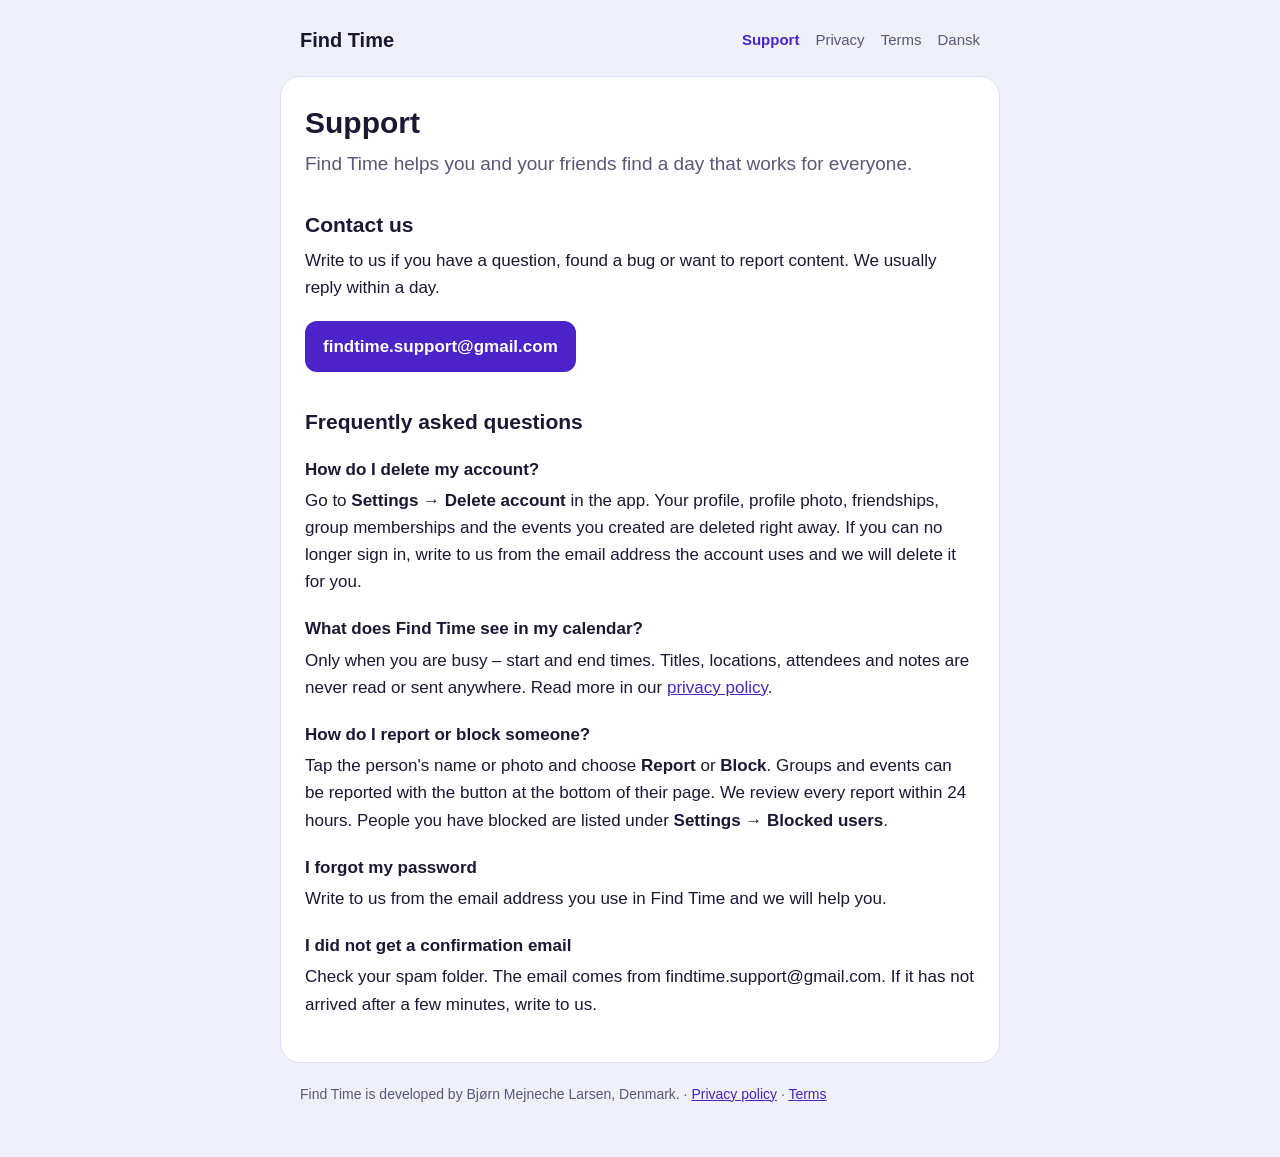
==== en/index.html @ 451dfdba "Tilføj support, privatlivspolitik, vilkår og bekræftelsesside på dansk og engelsk Co-Authored-By: Cl" ====
<!doctype html>
<html lang="en">
<head>
  <meta charset="utf-8">
  <meta name="viewport" content="width=device-width, initial-scale=1">
  <title>Find Time – Support</title>
  <meta name="description" content="Help and contact for Find Time, the app that finds a day that works for everyone.">
  <link rel="alternate" hreflang="da" href="../">
  <link rel="stylesheet" href="../style.css">
</head>
<body>
  <header>
    <a class="brand" href="./">Find Time</a>
    <nav>
      <a href="./" aria-current="page">Support</a>
      <a href="privacy.html">Privacy</a>
      <a href="terms.html">Terms</a>
      <a href="../" hreflang="da" lang="da">Dansk</a>
    </nav>
  </header>
  <main>
    <h1>Support</h1>
    <p class="lead">Find Time helps you and your friends find a day that works for everyone.</p>

    <h2>Contact us</h2>
    <p>Write to us if you have a question, found a bug or want to report content. We usually reply within a day.</p>
    <a class="contact" href="mailto:findtime.support@gmail.com">findtime.support@gmail.com</a>

    <h2>Frequently asked questions</h2>

    <h3>How do I delete my account?</h3>
    <p>Go to <strong>Settings → Delete account</strong> in the app. Your profile, profile photo, friendships, group memberships and the events you created are deleted right away. If you can no longer sign in, write to us from the email address the account uses and we will delete it for you.</p>

    <h3>What does Find Time see in my calendar?</h3>
    <p>Only when you are busy – start and end times. Titles, locations, attendees and notes are never read or sent anywhere. Read more in our <a href="privacy.html">privacy policy</a>.</p>

    <h3>How do I report or block someone?</h3>
    <p>Tap the person's name or photo and choose <strong>Report</strong> or <strong>Block</strong>. Groups and events can be reported with the button at the bottom of their page. We review every report within 24 hours. People you have blocked are listed under <strong>Settings → Blocked users</strong>.</p>

    <h3>I forgot my password</h3>
    <p>Write to us from the email address you use in Find Time and we will help you.</p>

    <h3>I did not get a confirmation email</h3>
    <p>Check your spam folder. The email comes from findtime.support@gmail.com. If it has not arrived after a few minutes, write to us.</p>
  </main>
  <footer>
    <p>Find Time is developed by Bjørn Mejneche Larsen, Denmark. · <a href="privacy.html">Privacy policy</a> · <a href="terms.html">Terms</a></p>
  </footer>
</body>
</html>
---- style.css ----
:root {
  --bg: #eef1fa;
  --surface: #ffffff;
  --text: #1c1733;
  --muted: #5c5776;
  --accent: #4b23c8;
  --border: #dcdff0;
}

@media (prefers-color-scheme: dark) {
  :root {
    --bg: #14111f;
    --surface: #1e1a2e;
    --text: #f1eff9;
    --muted: #aaa5c4;
    --accent: #a993ff;
    --border: #2f2a45;
  }
}

* { box-sizing: border-box; }

body {
  margin: 0;
  background: var(--bg);
  color: var(--text);
  font: 17px/1.6 -apple-system, BlinkMacSystemFont, "Segoe UI", Roboto, Helvetica, Arial, sans-serif;
  -webkit-text-size-adjust: 100%;
}

header, main, footer {
  max-width: 720px;
  margin: 0 auto;
  padding: 0 20px;
}

header {
  display: flex;
  flex-wrap: wrap;
  align-items: center;
  justify-content: space-between;
  gap: 12px;
  padding-top: 24px;
  padding-bottom: 8px;
}

.brand {
  font-weight: 800;
  font-size: 20px;
  color: var(--text);
  text-decoration: none;
}

nav {
  display: flex;
  flex-wrap: wrap;
  gap: 16px;
  font-size: 15px;
}

nav a { color: var(--muted); text-decoration: none; }
nav a[aria-current="page"] { color: var(--accent); font-weight: 600; }

main {
  background: var(--surface);
  border: 1px solid var(--border);
  border-radius: 20px;
  padding: 28px 24px 32px;
  margin-top: 12px;
}

h1 { font-size: 30px; line-height: 1.2; margin: 0 0 8px; }
h2 { font-size: 21px; line-height: 1.3; margin: 32px 0 8px; }
h3 { font-size: 17px; margin: 20px 0 4px; }
p, ul { margin: 0 0 12px; }
ul { padding-left: 22px; }
li { margin-bottom: 4px; }
a { color: var(--accent); }

.updated { color: var(--muted); font-size: 15px; margin-bottom: 20px; }
.lead { font-size: 19px; color: var(--muted); }

.contact {
  display: inline-block;
  margin: 8px 0 4px;
  padding: 12px 18px;
  border-radius: 12px;
  background: var(--accent);
  color: #ffffff;
  font-weight: 600;
  text-decoration: none;
  word-break: break-all;
}

@media (prefers-color-scheme: dark) {
  .contact { color: #14111f; }
}

.center { text-align: center; padding-top: 24px; }
.center .mark { font-size: 56px; line-height: 1; margin-bottom: 12px; }

footer {
  color: var(--muted);
  font-size: 14px;
  padding-top: 20px;
  padding-bottom: 40px;
}
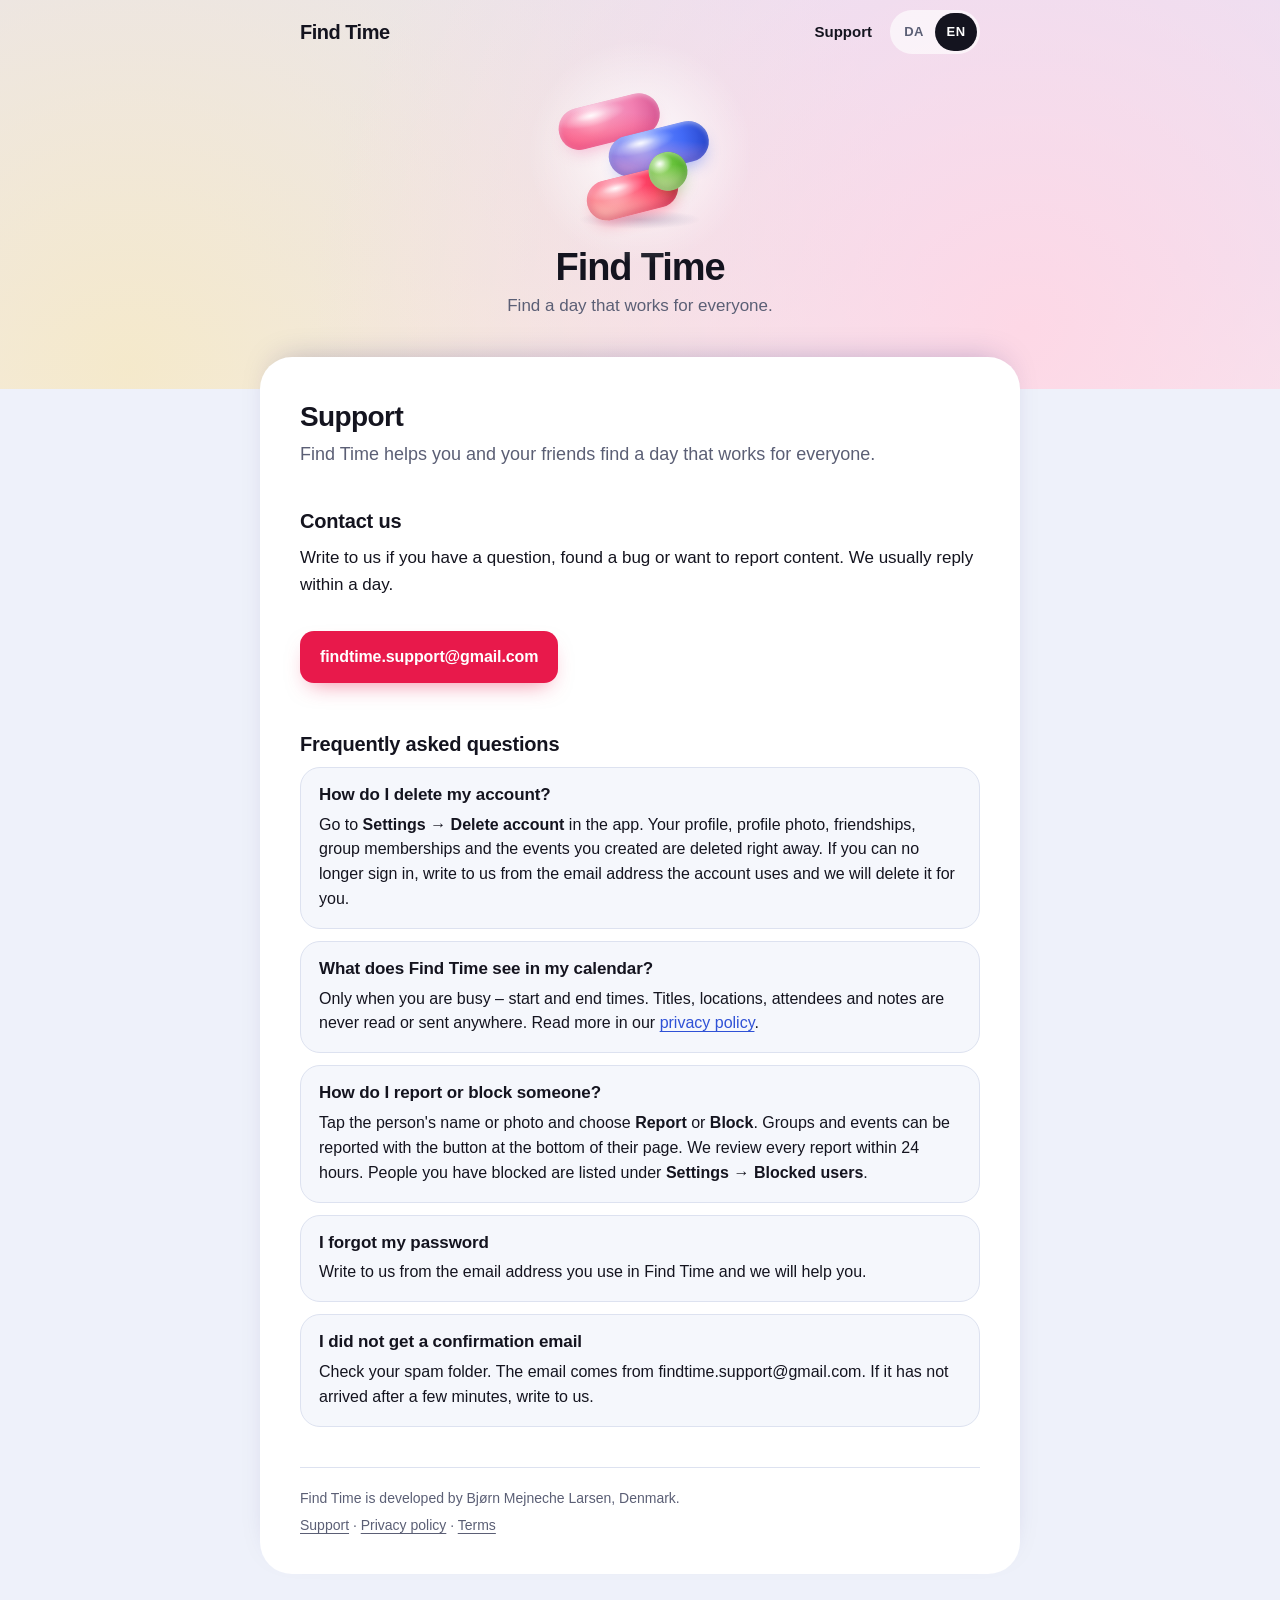
==== commit 191f235d: "Redesign siden, så den matcher appens lyse tema Farver, hjørner, skygger og toningen øverst er hente" ====
--- a/en/index.html
+++ b/en/index.html
@@ -2,49 +2,68 @@
 <html lang="en">
 <head>
   <meta charset="utf-8">
-  <meta name="viewport" content="width=device-width, initial-scale=1">
+  <meta name="viewport" content="width=device-width, initial-scale=1, viewport-fit=cover">
+  <meta name="color-scheme" content="light">
+  <meta name="theme-color" content="#E6E3F8">
   <title>Find Time – Support</title>
   <meta name="description" content="Help and contact for Find Time, the app that finds a day that works for everyone.">
   <link rel="alternate" hreflang="da" href="../">
   <link rel="stylesheet" href="../style.css">
 </head>
 <body>
-  <header>
-    <a class="brand" href="./">Find Time</a>
-    <nav>
-      <a href="./" aria-current="page">Support</a>
-      <a href="privacy.html">Privacy</a>
-      <a href="terms.html">Terms</a>
-      <a href="../" hreflang="da" lang="da">Dansk</a>
-    </nav>
-  </header>
-  <main>
-    <h1>Support</h1>
-    <p class="lead">Find Time helps you and your friends find a day that works for everyone.</p>
+  <div class="top">
+    <header class="bar">
+      <a class="brand" href="./">Find Time</a>
+      <nav>
+        <a href="./" aria-current="page">Support</a>
+        <div class="lang" role="group" aria-label="Language"><a href="../" hreflang="da" lang="da">DA</a><span lang="en">EN</span></div>
+      </nav>
+    </header>
+    <div class="hero">
+      <div class="art" aria-hidden="true">
+        <div class="float"><i class="pink"></i><i class="cobalt"></i><i class="coral"></i><i class="green"></i></div>
+      </div>
+      <p class="name">Find Time</p>
+      <p class="tagline">Find a day that works for everyone.</p>
+    </div>
+  </div>
+  <div class="sheet">
+    <main>
+      <h1>Support</h1>
+      <p class="lead">Find Time helps you and your friends find a day that works for everyone.</p>
 
-    <h2>Contact us</h2>
-    <p>Write to us if you have a question, found a bug or want to report content. We usually reply within a day.</p>
-    <a class="contact" href="mailto:findtime.support@gmail.com">findtime.support@gmail.com</a>
+      <h2>Contact us</h2>
+      <p>Write to us if you have a question, found a bug or want to report content. We usually reply within a day.</p>
+      <a class="button" href="mailto:findtime.support@gmail.com">findtime.support@gmail.com</a>
 
-    <h2>Frequently asked questions</h2>
-
-    <h3>How do I delete my account?</h3>
-    <p>Go to <strong>Settings → Delete account</strong> in the app. Your profile, profile photo, friendships, group memberships and the events you created are deleted right away. If you can no longer sign in, write to us from the email address the account uses and we will delete it for you.</p>
-
-    <h3>What does Find Time see in my calendar?</h3>
-    <p>Only when you are busy – start and end times. Titles, locations, attendees and notes are never read or sent anywhere. Read more in our <a href="privacy.html">privacy policy</a>.</p>
-
-    <h3>How do I report or block someone?</h3>
-    <p>Tap the person's name or photo and choose <strong>Report</strong> or <strong>Block</strong>. Groups and events can be reported with the button at the bottom of their page. We review every report within 24 hours. People you have blocked are listed under <strong>Settings → Blocked users</strong>.</p>
-
-    <h3>I forgot my password</h3>
-    <p>Write to us from the email address you use in Find Time and we will help you.</p>
-
-    <h3>I did not get a confirmation email</h3>
-    <p>Check your spam folder. The email comes from findtime.support@gmail.com. If it has not arrived after a few minutes, write to us.</p>
-  </main>
-  <footer>
-    <p>Find Time is developed by Bjørn Mejneche Larsen, Denmark. · <a href="privacy.html">Privacy policy</a> · <a href="terms.html">Terms</a></p>
-  </footer>
+      <h2>Frequently asked questions</h2>
+      <div class="faq">
+        <section>
+          <h3>How do I delete my account?</h3>
+          <p>Go to <strong>Settings → Delete account</strong> in the app. Your profile, profile photo, friendships, group memberships and the events you created are deleted right away. If you can no longer sign in, write to us from the email address the account uses and we will delete it for you.</p>
+        </section>
+        <section>
+          <h3>What does Find Time see in my calendar?</h3>
+          <p>Only when you are busy – start and end times. Titles, locations, attendees and notes are never read or sent anywhere. Read more in our <a href="privacy.html">privacy policy</a>.</p>
+        </section>
+        <section>
+          <h3>How do I report or block someone?</h3>
+          <p>Tap the person's name or photo and choose <strong>Report</strong> or <strong>Block</strong>. Groups and events can be reported with the button at the bottom of their page. We review every report within 24 hours. People you have blocked are listed under <strong>Settings → Blocked users</strong>.</p>
+        </section>
+        <section>
+          <h3>I forgot my password</h3>
+          <p>Write to us from the email address you use in Find Time and we will help you.</p>
+        </section>
+        <section>
+          <h3>I did not get a confirmation email</h3>
+          <p>Check your spam folder. The email comes from findtime.support@gmail.com. If it has not arrived after a few minutes, write to us.</p>
+        </section>
+      </div>
+    </main>
+    <footer>
+      <p>Find Time is developed by Bjørn Mejneche Larsen, Denmark.</p>
+      <p><a href="./">Support</a> · <a href="privacy.html">Privacy policy</a> · <a href="terms.html">Terms</a></p>
+    </footer>
+  </div>
 </body>
 </html>
--- a/style.css
+++ b/style.css
@@ -1,107 +1,409 @@
 :root {
-  --bg: #eef1fa;
-  --surface: #ffffff;
-  --text: #1c1733;
-  --muted: #5c5776;
-  --accent: #4b23c8;
-  --border: #dcdff0;
-}
-
-@media (prefers-color-scheme: dark) {
-  :root {
-    --bg: #14111f;
-    --surface: #1e1a2e;
-    --text: #f1eff9;
-    --muted: #aaa5c4;
-    --accent: #a993ff;
-    --border: #2f2a45;
-  }
+  color-scheme: light;
+  --bg: #EEF1FA;
+  --surface: #FFFFFF;
+  --surface-muted: #F5F7FC;
+  --border: #DDE2F0;
+  --text: #14141F;
+  --text-secondary: #5B5F75;
+  --text-tertiary: #8A8EA3;
+  --action: #E8194B;
+  --action-pressed: #C70E3C;
+  --link: #2F51D6;
+  --focus: #4269F5;
+  --bleed:
+    radial-gradient(circle farthest-side at 80% 85%, rgba(255,214,228,0.9) 0%, rgba(255,214,228,0) 70%),
+    radial-gradient(circle farthest-side at 10% 95%, rgba(245,233,201,0.95) 0%, rgba(245,233,201,0) 70%),
+    linear-gradient(180deg, #E6E3F8 0%, #EAE6F7 70%, #F1ECF6 100%);
 }
 
 * { box-sizing: border-box; }
+
+html { -webkit-text-size-adjust: 100%; }
 
 body {
   margin: 0;
+  min-height: 100vh;
+  min-height: 100svh;
+  display: flex;
+  flex-direction: column;
   background: var(--bg);
   color: var(--text);
-  font: 17px/1.6 -apple-system, BlinkMacSystemFont, "Segoe UI", Roboto, Helvetica, Arial, sans-serif;
-  -webkit-text-size-adjust: 100%;
-}
-
-header, main, footer {
-  max-width: 720px;
+  font: 17px/1.6 -apple-system, BlinkMacSystemFont, "SF Pro Text", "Segoe UI", Roboto, Helvetica, Arial, sans-serif;
+  -webkit-font-smoothing: antialiased;
+}
+
+.top {
+  position: relative;
+  overflow: hidden;
+  padding: 0 20px 64px;
+  background-color: #E4E1F7;
+  background-image: var(--bleed);
+}
+
+.bar {
+  max-width: 680px;
   margin: 0 auto;
-  padding: 0 20px;
-}
-
-header {
+  min-height: 64px;
+  padding-top: env(safe-area-inset-top);
   display: flex;
-  flex-wrap: wrap;
   align-items: center;
   justify-content: space-between;
   gap: 12px;
-  padding-top: 24px;
-  padding-bottom: 8px;
 }
 
 .brand {
+  font-size: 20px;
   font-weight: 800;
-  font-size: 20px;
+  letter-spacing: -0.5px;
   color: var(--text);
   text-decoration: none;
 }
 
 nav {
   display: flex;
-  flex-wrap: wrap;
-  gap: 16px;
+  align-items: center;
+  gap: 6px;
+}
+
+nav > a {
+  display: inline-flex;
+  align-items: center;
+  min-height: 44px;
+  padding: 0 12px;
+  border-radius: 999px;
   font-size: 15px;
-}
-
-nav a { color: var(--muted); text-decoration: none; }
-nav a[aria-current="page"] { color: var(--accent); font-weight: 600; }
-
-main {
+  font-weight: 600;
+  color: var(--text-secondary);
+  text-decoration: none;
+}
+
+nav > a[aria-current] { color: var(--text); }
+
+.lang {
+  display: inline-flex;
+  padding: 3px;
+  border-radius: 999px;
+  background: rgba(255,255,255,0.65);
+}
+
+.lang a,
+.lang span {
+  display: inline-flex;
+  align-items: center;
+  justify-content: center;
+  min-width: 42px;
+  min-height: 38px;
+  padding: 0 10px;
+  border-radius: 999px;
+  font-size: 13px;
+  font-weight: 700;
+  letter-spacing: 0.4px;
+  color: var(--text-secondary);
+  text-decoration: none;
+}
+
+.lang span {
+  background: var(--text);
+  color: #FFFFFF;
+}
+
+.hero {
+  max-width: 680px;
+  margin: 0 auto;
+  padding-top: 8px;
+  display: flex;
+  flex-direction: column;
+  align-items: center;
+  gap: 6px;
+  text-align: center;
+}
+
+.name {
+  margin: 0;
+  font-size: 38px;
+  line-height: 42px;
+  font-weight: 800;
+  letter-spacing: -1.1px;
+}
+
+.tagline {
+  margin: 0;
+  max-width: 280px;
+  font-size: 17px;
+  line-height: 23px;
+  color: var(--text-secondary);
+}
+
+.art {
+  position: relative;
+  width: 160px;
+  height: 160px;
+  margin-bottom: 8px;
+}
+
+.art::before,
+.art::after {
+  content: "";
+  position: absolute;
+  z-index: 0;
+}
+
+.art::before {
+  inset: -20%;
+  background: radial-gradient(circle closest-side, rgba(255,255,255,0.95) 0%, rgba(255,255,255,0.5) 45%, rgba(255,255,255,0) 100%);
+}
+
+.art::after {
+  left: 12%;
+  top: 86%;
+  width: 76%;
+  height: 12%;
+  background: radial-gradient(ellipse closest-side, rgba(40,48,110,0.2) 0%, rgba(40,48,110,0) 100%);
+}
+
+.float {
+  position: absolute;
+  z-index: 1;
+  inset: 0;
+  transform: rotate(-14deg);
+  animation: drift 2.6s ease-in-out infinite alternate;
+}
+
+@keyframes drift {
+  to { transform: translateY(-3.5%) rotate(-14deg); }
+}
+
+@media (prefers-reduced-motion: reduce) {
+  .float { animation: none; }
+}
+
+.art i,
+.ok {
+  position: absolute;
+  border-radius: 999px;
+  background-color: var(--base);
+  background-image:
+    radial-gradient(ellipse closest-side at 34% 26%, rgba(255,255,255,0.92) 0%, rgba(255,255,255,0.35) 45%, rgba(255,255,255,0) 100%),
+    linear-gradient(200deg, rgba(255,255,255,0) 35%, var(--blend) 100%),
+    radial-gradient(circle farthest-corner at 34% 28%, var(--light) 0%, var(--mid) 28%, var(--base) 58%, var(--deep) 100%);
+  box-shadow:
+    inset 0 -4px 9px var(--shade),
+    inset 0 2px 5px rgba(255,255,255,0.5),
+    0 9px 15px -6px var(--glow);
+}
+
+.pink { --light: #FFD3E6; --mid: #F59AC2; --base: #F27FB1; --deep: #D2508E; --shade: rgba(210,80,142,0.45); --glow: rgba(242,127,177,0.45); }
+.cobalt { --light: #A9BEFF; --mid: #5C80FF; --base: #4269F5; --deep: #2340C4; --shade: rgba(35,64,196,0.45); --glow: rgba(66,105,245,0.45); }
+.coral { --light: #FF9DB4; --mid: #FF5577; --base: #FF315B; --deep: #C4093A; --shade: rgba(196,9,58,0.45); --glow: rgba(255,49,91,0.45); }
+.green { --light: #B9EB98; --mid: #6CC63F; --base: #58B52E; --deep: #3A8A17; --shade: rgba(58,138,23,0.45); --glow: rgba(88,181,46,0.4); }
+
+.art i:nth-child(1) { left: 4%; top: 14%; width: 64%; height: 26%; --blend: rgba(255,85,119,0.9); }
+.art i:nth-child(2) { left: 30%; top: 38%; width: 64%; height: 26%; --blend: rgba(245,154,194,0.9); }
+.art i:nth-child(3) { left: 10%; top: 62%; width: 58%; height: 25%; --blend: rgba(248,237,209,0.9); }
+.art i:nth-child(4) { left: 52%; top: 54%; width: 24%; height: 24%; --blend: rgba(248,237,209,0.9); }
+
+.sheet {
+  flex: 1;
+  position: relative;
+  margin-top: -32px;
+  padding: 30px 24px calc(28px + env(safe-area-inset-bottom));
   background: var(--surface);
+  border-radius: 32px 32px 0 0;
+  box-shadow: 0 -12px 32px -18px rgba(40,30,110,0.35);
+}
+
+main,
+footer {
+  max-width: 680px;
+  margin: 0 auto;
+}
+
+h1 {
+  margin: 0 0 8px;
+  font-size: 28px;
+  line-height: 1.15;
+  font-weight: 800;
+  letter-spacing: -0.6px;
+}
+
+h2 {
+  margin: 40px 0 10px;
+  font-size: 20px;
+  line-height: 1.3;
+  font-weight: 700;
+  letter-spacing: -0.2px;
+}
+
+h3 {
+  margin: 0 0 6px;
+  font-size: 17px;
+  line-height: 1.35;
+  font-weight: 700;
+  letter-spacing: -0.1px;
+}
+
+p,
+ul { margin: 0 0 16px; }
+
+ul { padding-left: 22px; }
+
+li { margin-bottom: 10px; }
+
+li::marker { color: var(--action); }
+
+strong { font-weight: 650; }
+
+a {
+  color: var(--link);
+  text-decoration-thickness: 1px;
+  text-underline-offset: 3px;
+}
+
+a:focus-visible {
+  outline: 2px solid var(--focus);
+  outline-offset: 2px;
+  border-radius: 6px;
+}
+
+.updated {
+  margin-bottom: 24px;
+  font-size: 14px;
+  color: var(--text-tertiary);
+}
+
+.lead {
+  font-size: 18px;
+  line-height: 1.5;
+  color: var(--text-secondary);
+}
+
+.button {
+  display: flex;
+  align-items: center;
+  justify-content: center;
+  min-height: 52px;
+  margin: 16px 0 8px;
+  padding: 10px 20px;
+  border-radius: 14px;
+  background: var(--action);
+  color: #FFFFFF;
+  font-size: 16px;
+  font-weight: 700;
+  letter-spacing: -0.1px;
+  text-decoration: none;
+  overflow-wrap: anywhere;
+  box-shadow: 0 10px 22px -10px rgba(232,25,75,0.55);
+  transition: transform 0.1s, background-color 0.1s;
+}
+
+.button:active {
+  background: var(--action-pressed);
+  transform: scale(0.98);
+}
+
+.faq {
+  display: grid;
+  gap: 12px;
+}
+
+.faq section {
+  padding: 16px 18px;
+  background: var(--surface-muted);
   border: 1px solid var(--border);
   border-radius: 20px;
-  padding: 28px 24px 32px;
-  margin-top: 12px;
-}
-
-h1 { font-size: 30px; line-height: 1.2; margin: 0 0 8px; }
-h2 { font-size: 21px; line-height: 1.3; margin: 32px 0 8px; }
-h3 { font-size: 17px; margin: 20px 0 4px; }
-p, ul { margin: 0 0 12px; }
-ul { padding-left: 22px; }
-li { margin-bottom: 4px; }
-a { color: var(--accent); }
-
-.updated { color: var(--muted); font-size: 15px; margin-bottom: 20px; }
-.lead { font-size: 19px; color: var(--muted); }
-
-.contact {
-  display: inline-block;
-  margin: 8px 0 4px;
-  padding: 12px 18px;
-  border-radius: 12px;
-  background: var(--accent);
-  color: #ffffff;
-  font-weight: 600;
-  text-decoration: none;
-  word-break: break-all;
-}
-
-@media (prefers-color-scheme: dark) {
-  .contact { color: #14111f; }
-}
-
-.center { text-align: center; padding-top: 24px; }
-.center .mark { font-size: 56px; line-height: 1; margin-bottom: 12px; }
+}
+
+.faq p {
+  margin: 0;
+  font-size: 16px;
+  line-height: 1.55;
+}
 
 footer {
-  color: var(--muted);
+  width: 100%;
+  margin-top: 40px;
+  padding-top: 20px;
+  border-top: 1px solid var(--border);
   font-size: 14px;
-  padding-top: 20px;
-  padding-bottom: 40px;
-}
+  line-height: 1.5;
+  color: var(--text-secondary);
+}
+
+footer p { margin: 0 0 6px; }
+
+footer a { color: var(--text-secondary); }
+
+.solo {
+  background-color: #E4E1F7;
+  background-image: var(--bleed);
+}
+
+.solo .top {
+  flex: 1;
+  padding-bottom: 32px;
+  background: none;
+}
+
+.card {
+  max-width: 420px;
+  margin: 20px auto 0;
+  padding: 32px 24px 30px;
+  background: var(--surface);
+  border-radius: 28px;
+  text-align: center;
+  box-shadow: 0 16px 32px -14px rgba(28,34,80,0.28);
+}
+
+.card h1 { margin-bottom: 10px; }
+
+.card p {
+  margin: 0;
+  font-size: 18px;
+  line-height: 1.45;
+  color: var(--text-secondary);
+}
+
+.ok {
+  position: relative;
+  display: grid;
+  place-items: center;
+  width: 72px;
+  height: 72px;
+  margin: 0 auto 20px;
+  --blend: rgba(248,237,209,0.9);
+  box-shadow:
+    inset 0 -7px 16px var(--shade),
+    inset 0 4px 9px rgba(255,255,255,0.5),
+    0 16px 26px -10px var(--glow);
+}
+
+.ok svg {
+  width: 34px;
+  height: 34px;
+  filter: drop-shadow(0 1px 2px rgba(47,122,20,0.5));
+}
+
+.solo footer {
+  margin-top: 0;
+  padding: 0 20px calc(24px + env(safe-area-inset-bottom));
+  border-top: 0;
+  text-align: center;
+}
+
+@media (min-width: 760px) {
+  .top { padding-bottom: 72px; }
+
+  .sheet {
+    flex: none;
+    width: calc(100% - 48px);
+    max-width: 760px;
+    margin: -32px auto 48px;
+    padding: 44px 40px 32px;
+    border-radius: 32px;
+  }
+
+  .button { display: inline-flex; }
+
+  .card { margin-top: 32px; padding: 40px 32px 36px; }
+}
